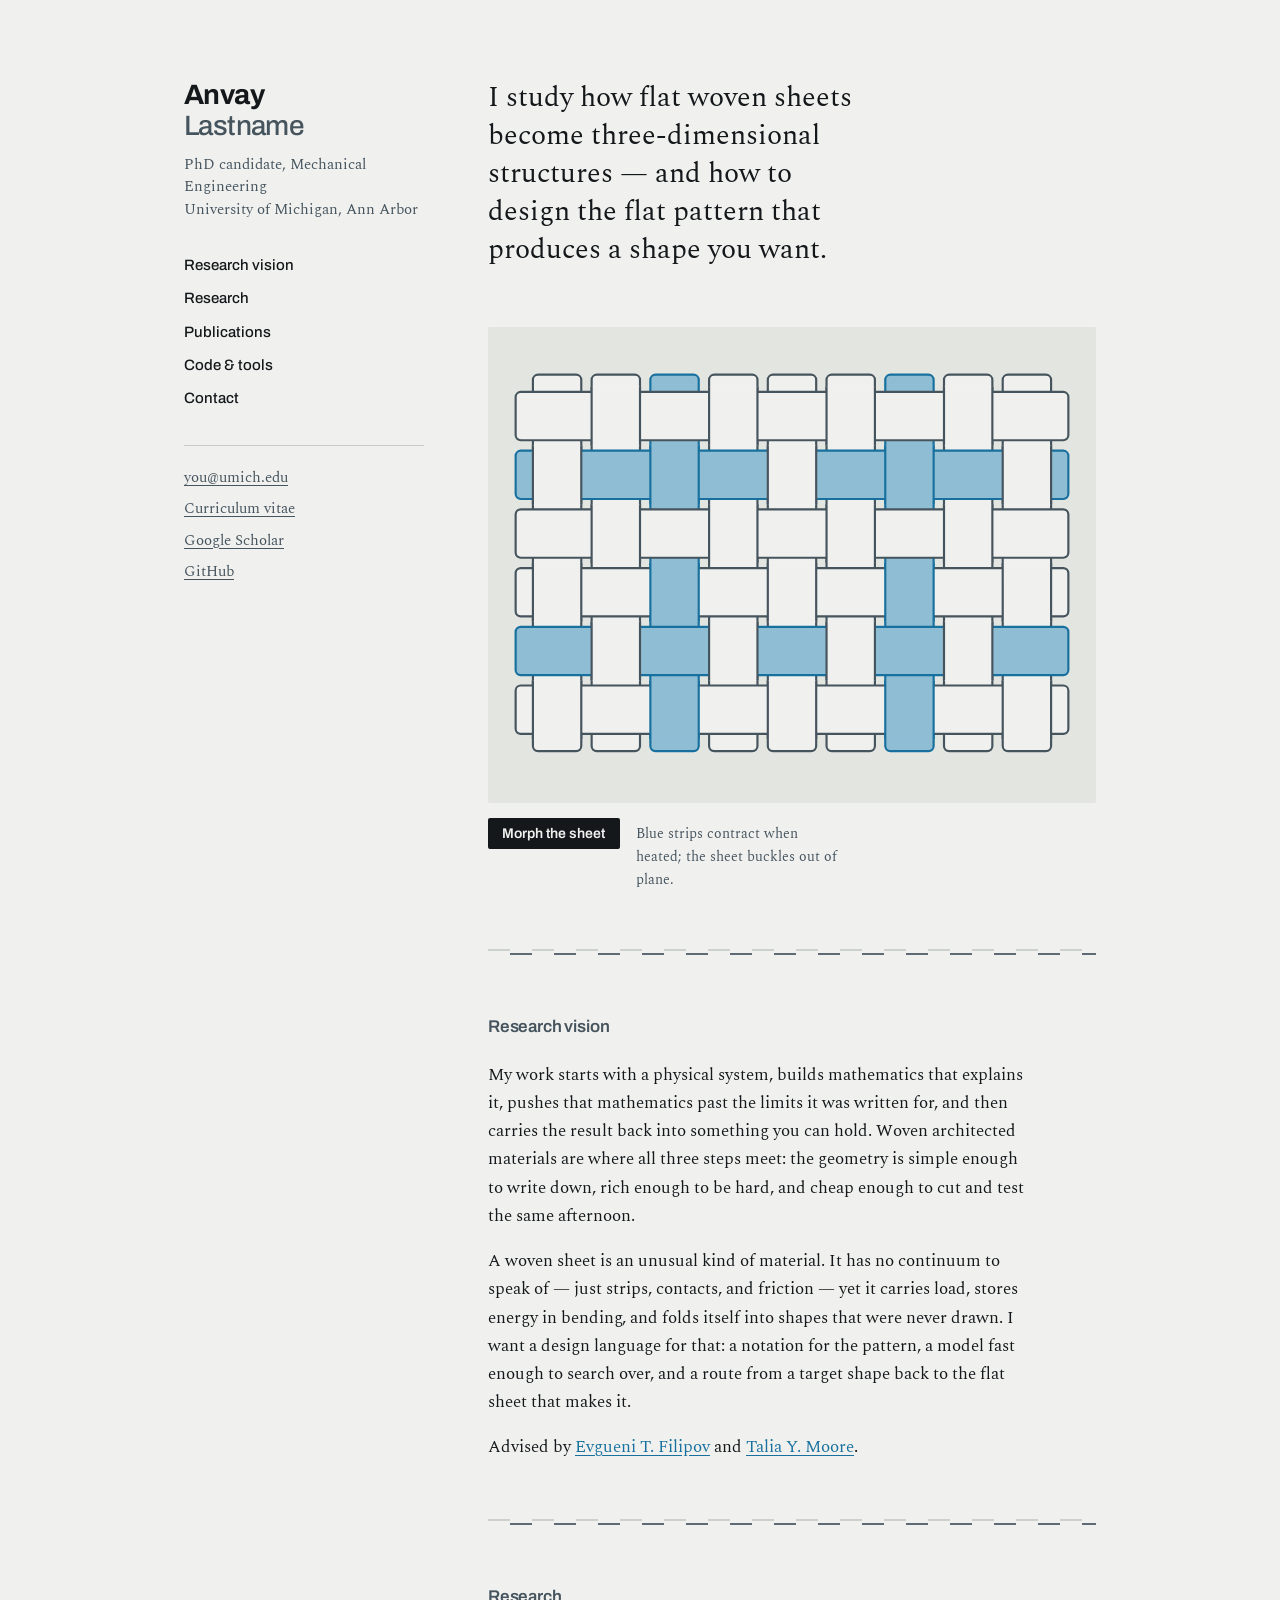
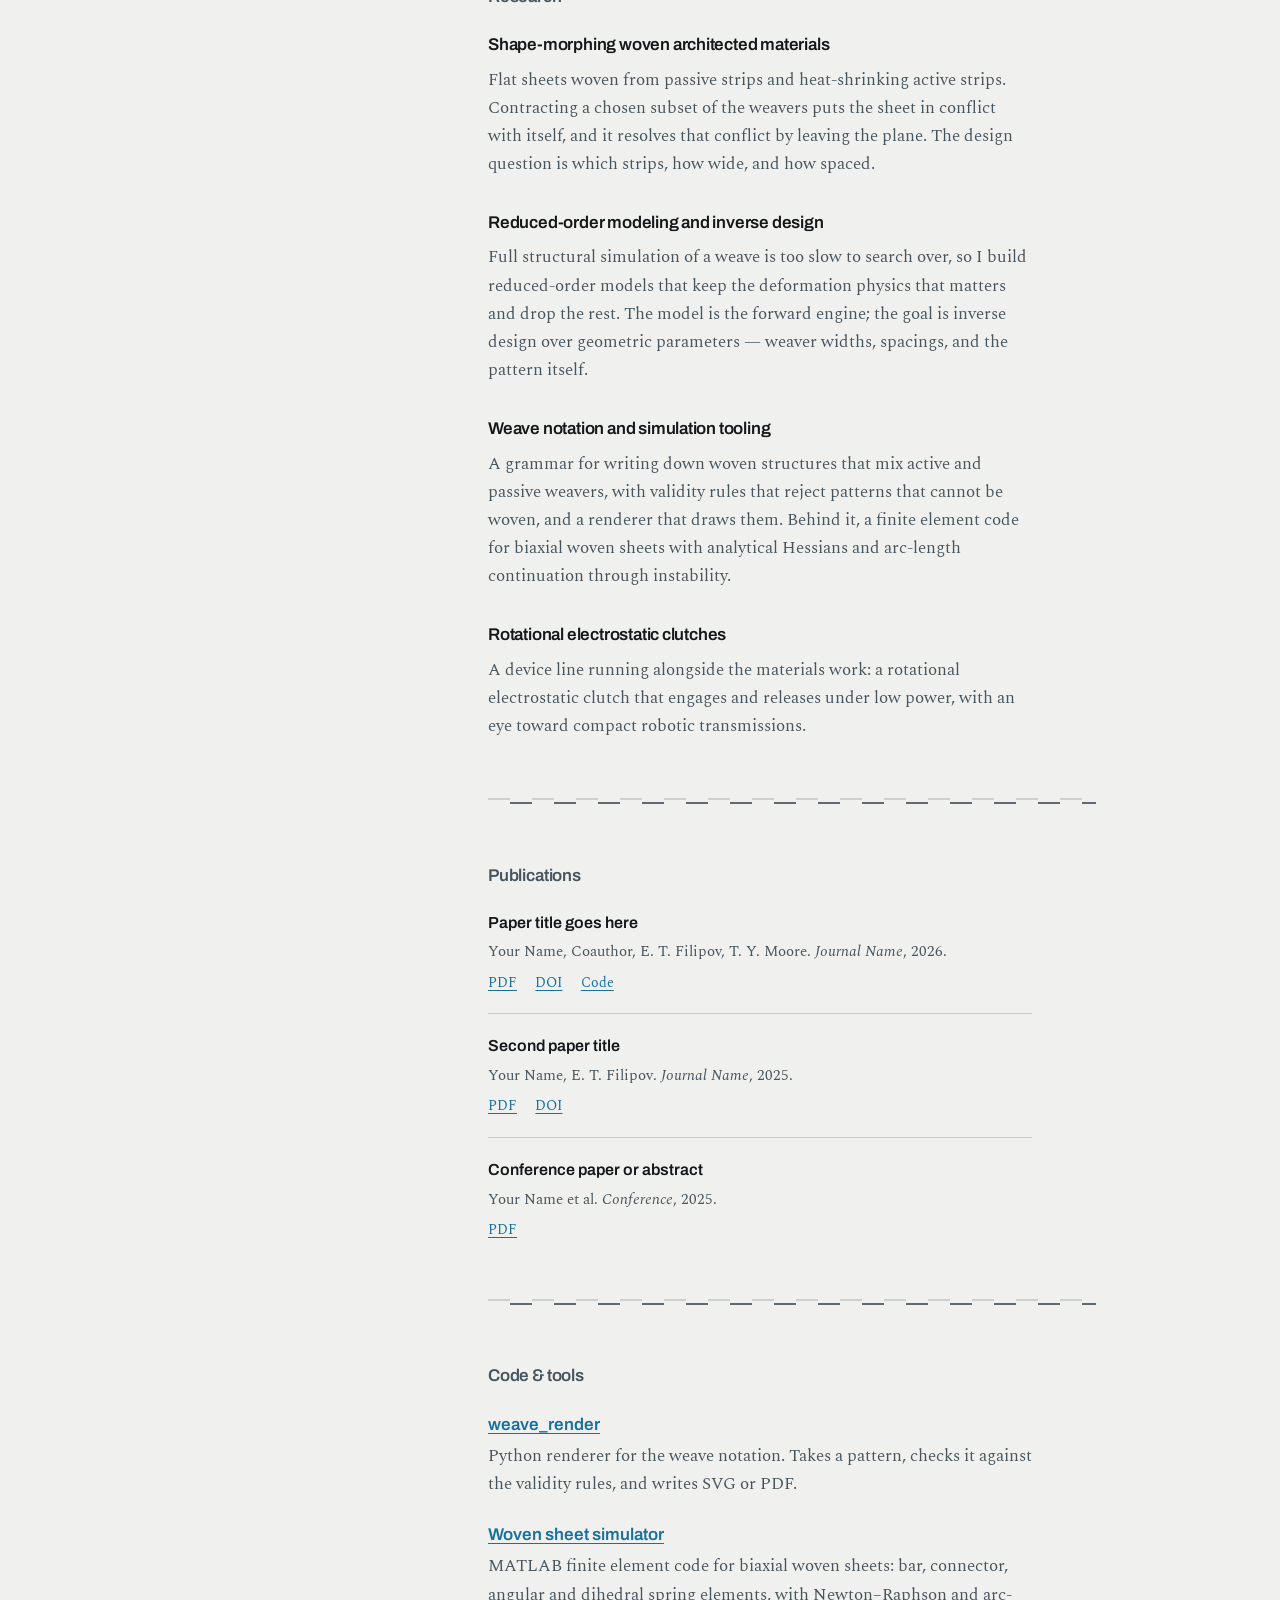
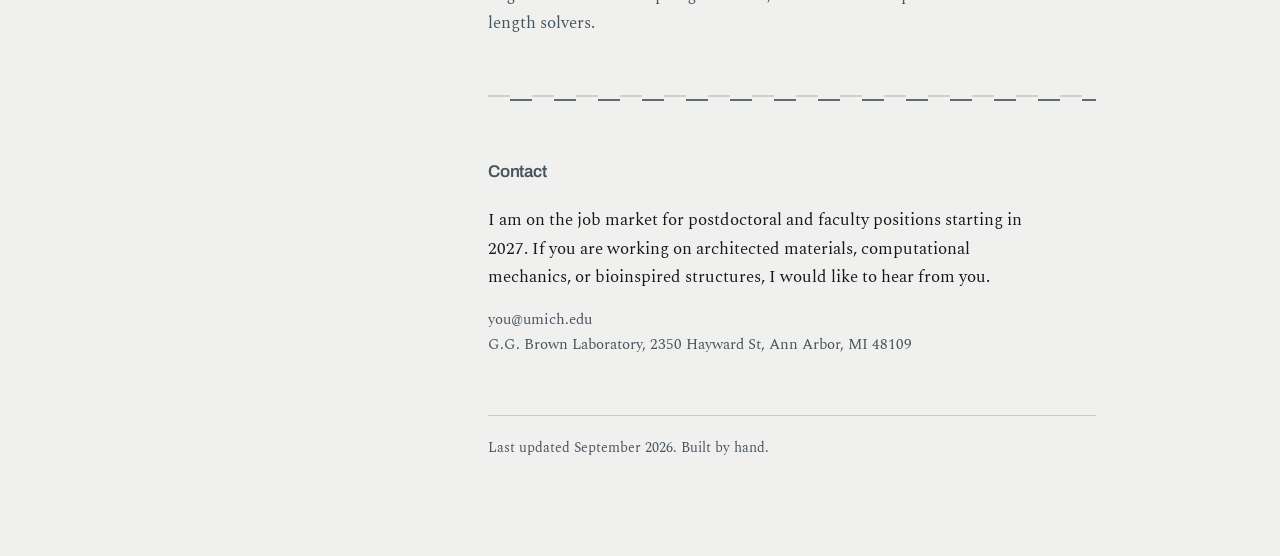
==== index.html @ 44e8ce8d "Add files via upload" ====
<!DOCTYPE html>
<html lang="en">
<head>
<meta charset="utf-8">
<meta name="viewport" content="width=device-width, initial-scale=1">
<title>Anvay — Shape-morphing woven materials</title>
<meta name="description" content="PhD candidate in Mechanical Engineering at the University of Michigan, working on shape-morphing woven architected materials.">

<link rel="preconnect" href="https://fonts.googleapis.com">
<link rel="preconnect" href="https://fonts.gstatic.com" crossorigin>
<link href="https://fonts.googleapis.com/css2?family=Archivo:wght@500;600;700&family=Spectral:ital,wght@0,400;0,600;1,400&display=swap" rel="stylesheet">

<link rel="stylesheet" href="styles.css">
</head>
<body>

<a class="skip" href="#main">Skip to content</a>

<div class="page">

  <!-- ─── LEFT RAIL (the warp: fixed, vertical) ─────────────────── -->
  <header class="rail">
    <div class="rail-inner">
      <!-- EDIT: your full name -->
      <h1 class="name">Anvay <span class="surname">Lastname</span></h1>

      <p class="role">PhD candidate, Mechanical Engineering<br>
      University of Michigan, Ann Arbor</p>

      <nav class="nav" aria-label="Sections">
        <a href="#about">Research vision</a>
        <a href="#research">Research</a>
        <a href="#publications">Publications</a>
        <a href="#tools">Code &amp; tools</a>
        <a href="#contact">Contact</a>
      </nav>

      <ul class="links">
        <!-- EDIT: replace all of these with your real links -->
        <li><a href="mailto:you@umich.edu">you@umich.edu</a></li>
        <li><a href="cv.pdf">Curriculum vitae</a></li>
        <li><a href="https://scholar.google.com/">Google Scholar</a></li>
        <li><a href="https://github.com/">GitHub</a></li>
      </ul>
    </div>
  </header>

  <!-- ─── MAIN COLUMN (the weft: content passing through) ───────── -->
  <main class="main" id="main">

    <!-- Hero -->
    <section class="hero">
      <p class="lede">I study how flat woven sheets become three-dimensional
      structures — and how to design the flat pattern that produces a shape you
      want.</p>

      <figure class="loom">
        <div class="loom-stage">
          <svg id="weave" class="weave" viewBox="0 0 560 360" role="img"
               aria-label="A plain-weave grid of interlaced strips. Two of the strips are active and contract when the sheet morphs."></svg>
        </div>
        <figcaption class="loom-cap">
          <button id="morph" class="morph" type="button" aria-pressed="false">
            Morph the sheet
          </button>
          <span class="loom-note">Blue strips contract when heated; the sheet
          buckles out of plane.</span>
        </figcaption>
      </figure>
    </section>

    <hr class="weft">

    <!-- About / vision -->
    <section id="about" class="block">
      <h2>Research vision</h2>
      <p>My work starts with a physical system, builds mathematics that explains
      it, pushes that mathematics past the limits it was written for, and then
      carries the result back into something you can hold. Woven architected
      materials are where all three steps meet: the geometry is simple enough to
      write down, rich enough to be hard, and cheap enough to cut and test the
      same afternoon.</p>

      <p>A woven sheet is an unusual kind of material. It has no continuum to
      speak of — just strips, contacts, and friction — yet it carries load,
      stores energy in bending, and folds itself into shapes that were never
      drawn. I want a design language for that: a notation for the pattern, a
      model fast enough to search over, and a route from a target shape back to
      the flat sheet that makes it.</p>

      <p class="advisors">Advised by
      <a href="https://sites.google.com/umich.edu/filipovresearch/">Evgueni T. Filipov</a>
      and
      <a href="https://taliaymoore.com/">Talia Y. Moore</a>.</p>
    </section>

    <hr class="weft">

    <!-- Research -->
    <section id="research" class="block">
      <h2>Research</h2>

      <article class="thread">
        <h3>Shape-morphing woven architected materials</h3>
        <p>Flat sheets woven from passive strips and heat-shrinking active
        strips. Contracting a chosen subset of the weavers puts the sheet in
        conflict with itself, and it resolves that conflict by leaving the
        plane. The design question is which strips, how wide, and how spaced.</p>
      </article>

      <article class="thread">
        <h3>Reduced-order modeling and inverse design</h3>
        <p>Full structural simulation of a weave is too slow to search over, so
        I build reduced-order models that keep the deformation physics that
        matters and drop the rest. The model is the forward engine; the goal is
        inverse design over geometric parameters — weaver widths, spacings, and
        the pattern itself.</p>
      </article>

      <article class="thread">
        <h3>Weave notation and simulation tooling</h3>
        <p>A grammar for writing down woven structures that mix active and
        passive weavers, with validity rules that reject patterns that cannot be
        woven, and a renderer that draws them. Behind it, a finite element code
        for biaxial woven sheets with analytical Hessians and arc-length
        continuation through instability.</p>
      </article>

      <article class="thread">
        <h3>Rotational electrostatic clutches</h3>
        <p>A device line running alongside the materials work: a rotational
        electrostatic clutch that engages and releases under low power, with an
        eye toward compact robotic transmissions.</p>
      </article>
    </section>

    <hr class="weft">

    <!-- Publications -->
    <section id="publications" class="block">
      <h2>Publications</h2>
      <!-- EDIT: replace these three with your real entries, newest first. -->
      <ol class="pubs">
        <li>
          <p class="pub-title">Paper title goes here</p>
          <p class="pub-meta">Your Name, Coauthor, E. T. Filipov, T. Y. Moore.
          <em>Journal Name</em>, 2026.</p>
          <p class="pub-links"><a href="#">PDF</a> <a href="#">DOI</a> <a href="#">Code</a></p>
        </li>
        <li>
          <p class="pub-title">Second paper title</p>
          <p class="pub-meta">Your Name, E. T. Filipov. <em>Journal Name</em>, 2025.</p>
          <p class="pub-links"><a href="#">PDF</a> <a href="#">DOI</a></p>
        </li>
        <li>
          <p class="pub-title">Conference paper or abstract</p>
          <p class="pub-meta">Your Name et al. <em>Conference</em>, 2025.</p>
          <p class="pub-links"><a href="#">PDF</a></p>
        </li>
      </ol>
    </section>

    <hr class="weft">

    <!-- Tools -->
    <section id="tools" class="block">
      <h2>Code &amp; tools</h2>
      <dl class="tools">
        <dt><a href="#">weave_render</a></dt>
        <dd>Python renderer for the weave notation. Takes a pattern, checks it
        against the validity rules, and writes SVG or PDF.</dd>

        <dt><a href="#">Woven sheet simulator</a></dt>
        <dd>MATLAB finite element code for biaxial woven sheets: bar, connector,
        angular and dihedral spring elements, with Newton–Raphson and
        arc-length solvers.</dd>
      </dl>
    </section>

    <hr class="weft">

    <!-- Contact -->
    <section id="contact" class="block">
      <h2>Contact</h2>
      <p>I am on the job market for postdoctoral and faculty positions starting
      in 2027. If you are working on architected materials, computational
      mechanics, or bioinspired structures, I would like to hear from you.</p>
      <!-- EDIT: your real address and building -->
      <p class="addr">you@umich.edu<br>
      G.G. Brown Laboratory, 2350 Hayward St, Ann Arbor, MI 48109</p>
    </section>

    <footer class="foot">
      <p>Last updated September 2026. Built by hand.</p>
    </footer>

  </main>
</div>

<script>
/* ──────────────────────────────────────────────────────────────
   The weave.
   Plain weave: a cell (row + col) that is even means the weft
   strip passes OVER the warp strip; odd means it passes under.
   Change ACTIVE_WARP / ACTIVE_WEFT to recolor different strips.
   ────────────────────────────────────────────────────────────── */
(function () {
  var NS = 'http://www.w3.org/2000/svg';
  var svg = document.getElementById('weave');
  if (!svg) return;

  var COLS = 9, ROWS = 6;
  var W = 28;          // strip width
  var GAP = 34;        // pitch between strip centers
  var PAD = 26;
  var ACTIVE_WARP = [2, 6];
  var ACTIVE_WEFT = [1, 4];

  var spanX = PAD * 2 + (COLS - 1) * GAP + W;
  var spanY = PAD * 2 + (ROWS - 1) * GAP + W;
  svg.setAttribute('viewBox', '0 0 ' + spanX + ' ' + spanY);

  var root = document.createElementNS(NS, 'g');
  svg.appendChild(root);

  function strip(x, y, w, h, active) {
    var r = document.createElementNS(NS, 'rect');
    r.setAttribute('x', x); r.setAttribute('y', y);
    r.setAttribute('width', w); r.setAttribute('height', h);
    r.setAttribute('rx', 3);
    r.setAttribute('class', 'tow' + (active ? ' tow-active' : ''));
    return r;
  }
  function colX(c) { return PAD + c * GAP; }
  function rowY(r) { return PAD + r * GAP; }

  // 1. warp (vertical) strips, full height
  for (var c = 0; c < COLS; c++) {
    var g = document.createElementNS(NS, 'g');
    g.setAttribute('class', 'warp');
    g.appendChild(strip(colX(c), PAD - 10, W, spanY - 2 * PAD + 20,
                        ACTIVE_WARP.indexOf(c) > -1));
    root.appendChild(g);
  }

  // 2. weft (horizontal) strips, full width — these sit above the warp
  for (var r2 = 0; r2 < ROWS; r2++) {
    var gw = document.createElementNS(NS, 'g');
    gw.setAttribute('class', 'weft-row');
    gw.appendChild(strip(PAD - 10, rowY(r2), spanX - 2 * PAD + 20, W,
                         ACTIVE_WEFT.indexOf(r2) > -1));
    root.appendChild(gw);
  }

  // 3. put the warp back on top wherever it should pass over.
  //    Only the two side edges are stroked, so the warp strip reads as one
  //    continuous piece rather than a box drawn at every crossing.
  function overPatch(x, y, w, h, active) {
    var g = document.createElementNS(NS, 'g');
    var f = document.createElementNS(NS, 'rect');
    f.setAttribute('x', x); f.setAttribute('y', y);
    f.setAttribute('width', w); f.setAttribute('height', h);
    f.setAttribute('class', 'tow tow-fill' + (active ? ' tow-active' : ''));
    g.appendChild(f);
    [x, x + w].forEach(function (lx) {
      var l = document.createElementNS(NS, 'line');
      l.setAttribute('x1', lx); l.setAttribute('x2', lx);
      l.setAttribute('y1', y); l.setAttribute('y2', y + h);
      l.setAttribute('class', 'tow-edge' + (active ? ' tow-edge-active' : ''));
      g.appendChild(l);
    });
    return g;
  }

  var over = GAP - W;   // reach into the gap on each side
  for (var r3 = 0; r3 < ROWS; r3++) {
    for (var c3 = 0; c3 < COLS; c3++) {
      if ((r3 + c3) % 2 === 0) continue;   // weft stays on top here
      root.appendChild(overPatch(colX(c3), rowY(r3) - over / 2,
                                 W, W + over,
                                 ACTIVE_WARP.indexOf(c3) > -1));
    }
  }

  // Toggle between the flat sheet and the morphed one.
  var btn = document.getElementById('morph');
  var stage = svg.parentNode;
  btn.addEventListener('click', function () {
    var on = stage.classList.toggle('is-morphed');
    btn.setAttribute('aria-pressed', String(on));
    btn.textContent = on ? 'Flatten the sheet' : 'Morph the sheet';
  });
})();
</script>

</body>
</html>
---- styles.css ----
/* ==========================================================================
   Anvay — research site
   Structure: a fixed vertical rail (the warp) and a content column that
   passes through it (the weft). Rules between sections are woven, not solid.
   ========================================================================== */

:root {
  --paper:      #F0F1EF;
  --paper-deep: #E3E5E1;
  --ink:        #14181B;
  --tow:        #46545E;
  --rule:       #C7CCC7;
  --active:     #17709E;
  --active-dim: #8FBDD4;
  --heat:       #C98A22;

  --measure: 34rem;
  --step: clamp(2.2rem, 5vw, 3.6rem);
}

@media (prefers-color-scheme: dark) {
  :root {
    --paper:      #15191C;
    --paper-deep: #1E2428;
    --ink:        #E9EBE7;
    --tow:        #A3AEB5;
    --rule:       #38424A;
    --active:     #6FB9DD;
    --active-dim: #36637C;
    --heat:       #D9A23F;
  }
}

*, *::before, *::after { box-sizing: border-box; }

html { -webkit-text-size-adjust: 100%; }

body {
  margin: 0;
  background: var(--paper);
  color: var(--ink);
  font-family: Spectral, Georgia, 'Times New Roman', serif;
  font-size: 1.0625rem;
  line-height: 1.66;
  -webkit-font-smoothing: antialiased;
}

.skip {
  position: absolute;
  left: -9999px;
  top: 0;
  background: var(--ink);
  color: var(--paper);
  padding: .6rem 1rem;
  z-index: 10;
}
.skip:focus { left: 0; }

/* --- Page frame ---------------------------------------------------------- */

.page {
  max-width: 62rem;
  margin: 0 auto;
  padding: 0 1.5rem 4rem;
}

@media (min-width: 60rem) {
  .page {
    display: grid;
    grid-template-columns: 15rem minmax(0, 1fr);
    gap: 4rem;
    padding: 0 2.5rem 6rem;
  }
}

/* --- Rail ---------------------------------------------------------------- */

.rail-inner { padding: 3rem 0 0; }

@media (min-width: 60rem) {
  .rail-inner {
    position: sticky;
    top: 0;
    padding: 5rem 0 2rem;
  }
}

.name {
  font-family: Archivo, 'Helvetica Neue', Arial, sans-serif;
  font-weight: 700;
  font-size: 1.75rem;
  line-height: 1.1;
  letter-spacing: -0.022em;
  margin: 0 0 .75rem;
}
.surname { display: block; color: var(--tow); font-weight: 500; }

.role {
  margin: 0 0 2rem;
  font-size: .9375rem;
  line-height: 1.5;
  color: var(--tow);
}

.nav {
  display: flex;
  flex-wrap: wrap;
  gap: .35rem 1.25rem;
  margin-bottom: 2rem;
}

@media (min-width: 60rem) {
  .nav { flex-direction: column; gap: .4rem; }
}

.nav a {
  font-family: Archivo, Arial, sans-serif;
  font-size: .9375rem;
  font-weight: 500;
  color: var(--ink);
  text-decoration: none;
  padding-bottom: 2px;
  background-image: none;
}
.nav a:hover,
.nav a:focus-visible {
  color: var(--active);
  /* the weft dipping under the warp */
  background-image: repeating-linear-gradient(
    to right, currentColor 0 9px, transparent 9px 15px);
  background-repeat: repeat-x;
  background-size: 15px 1.5px;
  background-position: 0 100%;
}

.links {
  list-style: none;
  margin: 0;
  padding: 1.25rem 0 0;
  border-top: 1px solid var(--rule);
  font-size: .9375rem;
}
.links li { margin-bottom: .4rem; }
.links a { color: var(--tow); }

/* --- Main column --------------------------------------------------------- */

.main { padding-top: 2.5rem; min-width: 0; }

@media (min-width: 60rem) { .main { padding-top: 5rem; } }

.lede {
  font-size: clamp(1.3rem, 3.2vw, 1.72rem);
  line-height: 1.38;
  max-width: 26ch;
  margin: 0 0 var(--step);
  text-wrap: balance;
}

h2 {
  font-family: Archivo, Arial, sans-serif;
  font-weight: 600;
  font-size: 1.0625rem;
  letter-spacing: -0.01em;
  color: var(--tow);
  margin: 0 0 1.25rem;
}

h3 {
  font-family: Archivo, Arial, sans-serif;
  font-weight: 600;
  font-size: 1.0625rem;
  letter-spacing: -0.012em;
  margin: 0 0 .4rem;
}

.block { margin: var(--step) 0; }
.block p { max-width: var(--measure); }

.thread { margin-bottom: 1.9rem; }
.thread:last-child { margin-bottom: 0; }
.thread p { margin: 0; color: var(--tow); }

.advisors { margin-bottom: 0; }

a { color: var(--active); text-underline-offset: .18em; }
a:focus-visible {
  outline: 2px solid var(--active);
  outline-offset: 3px;
  border-radius: 2px;
}

/* --- Woven rule ---------------------------------------------------------- */

.weft {
  border: 0;
  height: 6px;
  margin: 0;
  background-image:
    repeating-linear-gradient(to right, var(--rule) 0 22px, transparent 22px 44px),
    repeating-linear-gradient(to right, transparent 0 22px, var(--tow) 22px 44px);
  background-size: 44px 2px, 44px 2px;
  background-position: 0 0, 0 4px;
  background-repeat: repeat-x;
  opacity: .85;
}

/* --- The loom ------------------------------------------------------------ */

.loom { margin: 0 0 var(--step); }

.loom-stage {
  perspective: 1000px;
  padding: 1.25rem 0 1.5rem;
  background: var(--paper-deep);
  border-radius: 2px;
  overflow: hidden;
}

.weave {
  display: block;
  width: 100%;
  height: auto;
  transform-origin: 50% 60%;
  transition: transform 900ms cubic-bezier(.42, 0, .2, 1);
}

.tow {
  fill: var(--paper);
  stroke: var(--tow);
  stroke-width: 1.25;
  transition: fill 900ms ease, stroke 900ms ease;
}

.tow-fill { stroke: none; }

.tow-edge {
  stroke: var(--tow);
  stroke-width: 1.25;
  transition: stroke 900ms ease;
}

.tow-active { fill: var(--active-dim); stroke: var(--active); }
.tow-fill.tow-active { stroke: none; }
.tow-edge-active { stroke: var(--active); }

.is-morphed .weave {
  transform: rotateX(56deg) rotateZ(-12deg) scale(.94);
}
.is-morphed .tow-active { fill: var(--heat); stroke: var(--heat); }
.is-morphed .tow-fill.tow-active { stroke: none; }
.is-morphed .tow-edge-active { stroke: var(--heat); }

.loom-cap {
  display: flex;
  flex-wrap: wrap;
  align-items: baseline;
  gap: .75rem 1rem;
  margin-top: .9rem;
}

.morph {
  font-family: Archivo, Arial, sans-serif;
  font-size: .875rem;
  font-weight: 600;
  color: var(--paper);
  background: var(--ink);
  border: 0;
  border-radius: 2px;
  padding: .5rem .9rem;
  cursor: pointer;
}
.morph:hover { background: var(--active); }
.morph:focus-visible { outline: 2px solid var(--active); outline-offset: 3px; }

.loom-note {
  font-size: .875rem;
  color: var(--tow);
  max-width: 30ch;
}

/* --- Publications -------------------------------------------------------- */

.pubs {
  list-style: none;
  margin: 0;
  padding: 0;
  max-width: var(--measure);
}
.pubs li {
  padding-bottom: 1.2rem;
  margin-bottom: 1.2rem;
  border-bottom: 1px solid var(--rule);
}
.pubs li:last-child { border-bottom: 0; margin-bottom: 0; padding-bottom: 0; }

.pub-title {
  font-family: Archivo, Arial, sans-serif;
  font-weight: 600;
  font-size: 1rem;
  margin: 0 0 .25rem;
}
.pub-meta { margin: 0; font-size: .9375rem; color: var(--tow); }
.pub-links { margin: .35rem 0 0; font-size: .875rem; }
.pub-links a { margin-right: .9rem; }

/* --- Tools --------------------------------------------------------------- */

.tools { margin: 0; max-width: var(--measure); }
.tools dt {
  font-family: Archivo, Arial, sans-serif;
  font-weight: 600;
  margin-bottom: .2rem;
}
.tools dd {
  margin: 0 0 1.4rem;
  color: var(--tow);
}
.tools dd:last-child { margin-bottom: 0; }

/* --- Contact & footer ---------------------------------------------------- */

.addr { color: var(--tow); font-size: .9375rem; }

.foot {
  margin-top: var(--step);
  padding-top: 1.25rem;
  border-top: 1px solid var(--rule);
  font-size: .875rem;
  color: var(--tow);
}
.foot p { margin: 0; }

/* --- Motion preference --------------------------------------------------- */

@media (prefers-reduced-motion: reduce) {
  .weave, .tow { transition: none; }
}
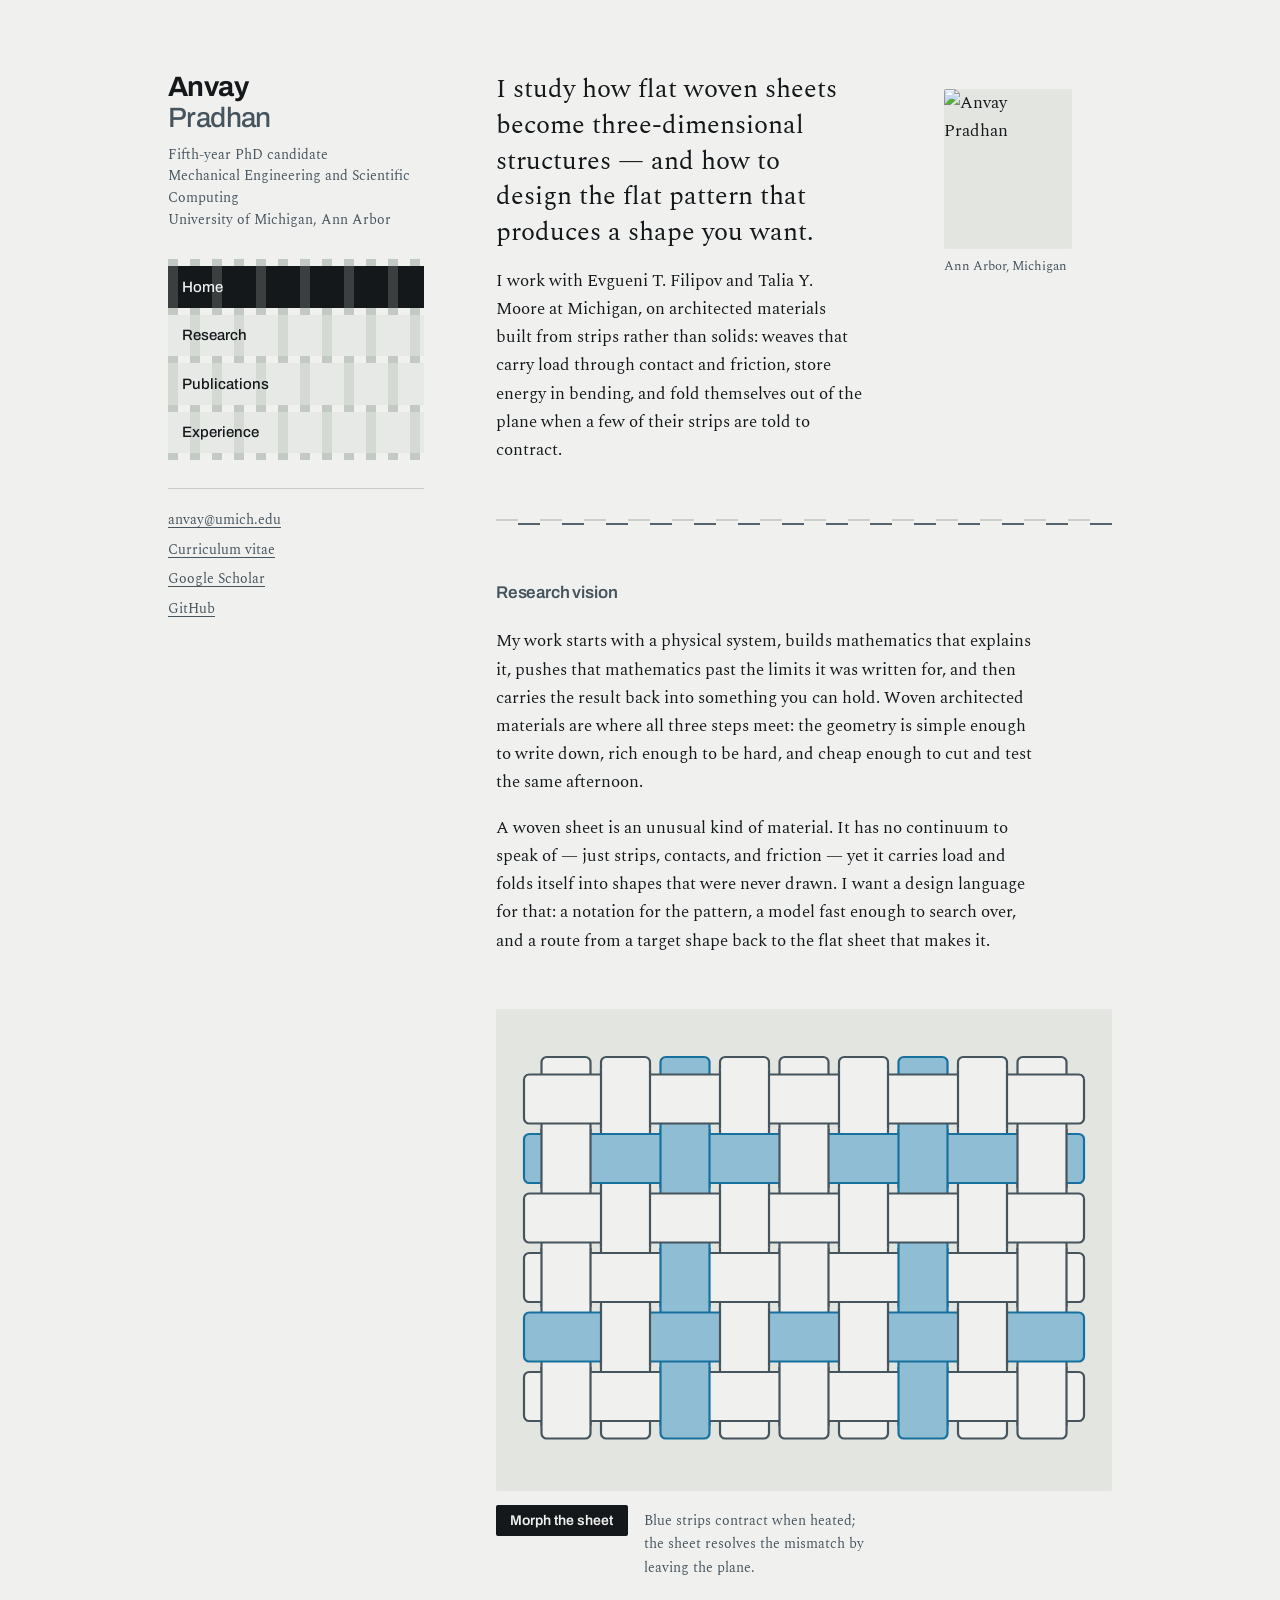
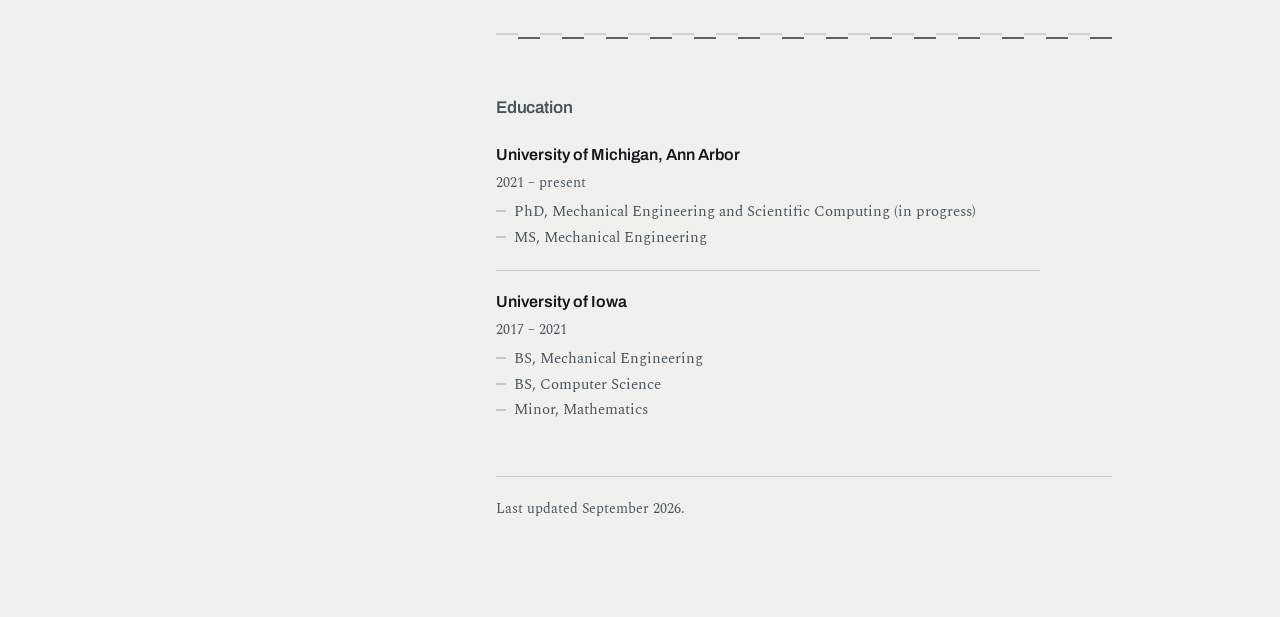
==== commit 6379cf3d: "Add files via upload" ====
--- a/index.html
+++ b/index.html
@@ -3,13 +3,11 @@
 <head>
 <meta charset="utf-8">
 <meta name="viewport" content="width=device-width, initial-scale=1">
-<title>Anvay — Shape-morphing woven materials</title>
-<meta name="description" content="PhD candidate in Mechanical Engineering at the University of Michigan, working on shape-morphing woven architected materials.">
-
+<title>Anvay Pradhan</title>
+<meta name="description" content="Anvay Pradhan — PhD candidate in Mechanical Engineering and Scientific Computing at the University of Michigan, working on shape-morphing woven architected materials.">
 <link rel="preconnect" href="https://fonts.googleapis.com">
 <link rel="preconnect" href="https://fonts.gstatic.com" crossorigin>
 <link href="https://fonts.googleapis.com/css2?family=Archivo:wght@500;600;700&family=Spectral:ital,wght@0,400;0,600;1,400&display=swap" rel="stylesheet">
-
 <link rel="stylesheet" href="styles.css">
 </head>
 <body>
@@ -18,61 +16,58 @@
 
 <div class="page">
 
-  <!-- ─── LEFT RAIL (the warp: fixed, vertical) ─────────────────── -->
   <header class="rail">
     <div class="rail-inner">
-      <!-- EDIT: your full name -->
-      <h1 class="name">Anvay <span class="surname">Lastname</span></h1>
-
-      <p class="role">PhD candidate, Mechanical Engineering<br>
+      <a class="name" href="index.html">Anvay <span class="surname">Pradhan</span></a>
+
+      <p class="role">Fifth-year PhD candidate<br>
+      Mechanical Engineering and Scientific Computing<br>
       University of Michigan, Ann Arbor</p>
 
-      <nav class="nav" aria-label="Sections">
-        <a href="#about">Research vision</a>
-        <a href="#research">Research</a>
-        <a href="#publications">Publications</a>
-        <a href="#tools">Code &amp; tools</a>
-        <a href="#contact">Contact</a>
+      <!-- The nav is a plain weave. Keep these four links in the same order on
+           every page, and update aria-current on each page. -->
+      <nav class="loom-nav" aria-label="Main">
+        <a class="thread-link" href="index.html" aria-current="page"><span>Home</span></a>
+        <a class="thread-link" href="research.html"><span>Research</span></a>
+        <a class="thread-link" href="publications.html"><span>Publications</span></a>
+        <a class="thread-link" href="experience.html"><span>Experience</span></a>
       </nav>
 
       <ul class="links">
-        <!-- EDIT: replace all of these with your real links -->
-        <li><a href="mailto:you@umich.edu">you@umich.edu</a></li>
+        <li><a href="mailto:anvay@umich.edu">anvay@umich.edu</a></li>
         <li><a href="cv.pdf">Curriculum vitae</a></li>
+        <!-- EDIT: your real profile links -->
         <li><a href="https://scholar.google.com/">Google Scholar</a></li>
         <li><a href="https://github.com/">GitHub</a></li>
       </ul>
     </div>
   </header>
 
-  <!-- ─── MAIN COLUMN (the weft: content passing through) ───────── -->
   <main class="main" id="main">
 
-    <!-- Hero -->
-    <section class="hero">
-      <p class="lede">I study how flat woven sheets become three-dimensional
-      structures — and how to design the flat pattern that produces a shape you
-      want.</p>
-
-      <figure class="loom">
-        <div class="loom-stage">
-          <svg id="weave" class="weave" viewBox="0 0 560 360" role="img"
-               aria-label="A plain-weave grid of interlaced strips. Two of the strips are active and contract when the sheet morphs."></svg>
-        </div>
-        <figcaption class="loom-cap">
-          <button id="morph" class="morph" type="button" aria-pressed="false">
-            Morph the sheet
-          </button>
-          <span class="loom-note">Blue strips contract when heated; the sheet
-          buckles out of plane.</span>
-        </figcaption>
+    <div class="intro">
+      <div class="intro-body">
+        <p class="lede">I study how flat woven sheets become three-dimensional
+        structures — and how to design the flat pattern that produces a shape
+        you want.</p>
+        <p>I work with Evgueni T. Filipov and Talia Y. Moore at Michigan, on
+        architected materials built from strips rather than solids: weaves that
+        carry load through contact and friction, store energy in bending, and
+        fold themselves out of the plane when a few of their strips are told to
+        contract.</p>
+      </div>
+
+      <figure class="portrait-fig">
+        <!-- EDIT: drop your photo in the repo as portrait.jpg -->
+        <img class="portrait" src="portrait.jpg" alt="Anvay Pradhan"
+             width="520" height="650">
+        <figcaption class="portrait-cap">Ann Arbor, Michigan</figcaption>
       </figure>
-    </section>
-
-    <hr class="weft">
-
-    <!-- About / vision -->
-    <section id="about" class="block">
+    </div>
+
+    <hr class="weft-rule">
+
+    <section class="block">
       <h2>Research vision</h2>
       <p>My work starts with a physical system, builds mathematics that explains
       it, pushes that mathematics past the limits it was written for, and then
@@ -82,116 +77,55 @@
       same afternoon.</p>
 
       <p>A woven sheet is an unusual kind of material. It has no continuum to
-      speak of — just strips, contacts, and friction — yet it carries load,
-      stores energy in bending, and folds itself into shapes that were never
-      drawn. I want a design language for that: a notation for the pattern, a
-      model fast enough to search over, and a route from a target shape back to
-      the flat sheet that makes it.</p>
-
-      <p class="advisors">Advised by
-      <a href="https://sites.google.com/umich.edu/filipovresearch/">Evgueni T. Filipov</a>
-      and
-      <a href="https://taliaymoore.com/">Talia Y. Moore</a>.</p>
+      speak of — just strips, contacts, and friction — yet it carries load and
+      folds itself into shapes that were never drawn. I want a design language
+      for that: a notation for the pattern, a model fast enough to search over,
+      and a route from a target shape back to the flat sheet that makes it.</p>
+
+      <figure class="loom">
+        <div class="loom-stage">
+          <svg id="weave" class="weave" viewBox="0 0 352 250" role="img"
+               aria-label="A plain-weave grid of interlaced strips. Two of the strips are active and change color when the sheet morphs out of plane."></svg>
+        </div>
+        <figcaption class="loom-cap">
+          <button id="morph" class="morph" type="button" aria-pressed="false">
+            Morph the sheet
+          </button>
+          <span class="loom-note">Blue strips contract when heated; the sheet
+          resolves the mismatch by leaving the plane.</span>
+        </figcaption>
+      </figure>
     </section>
 
-    <hr class="weft">
-
-    <!-- Research -->
-    <section id="research" class="block">
-      <h2>Research</h2>
-
-      <article class="thread">
-        <h3>Shape-morphing woven architected materials</h3>
-        <p>Flat sheets woven from passive strips and heat-shrinking active
-        strips. Contracting a chosen subset of the weavers puts the sheet in
-        conflict with itself, and it resolves that conflict by leaving the
-        plane. The design question is which strips, how wide, and how spaced.</p>
-      </article>
-
-      <article class="thread">
-        <h3>Reduced-order modeling and inverse design</h3>
-        <p>Full structural simulation of a weave is too slow to search over, so
-        I build reduced-order models that keep the deformation physics that
-        matters and drop the rest. The model is the forward engine; the goal is
-        inverse design over geometric parameters — weaver widths, spacings, and
-        the pattern itself.</p>
-      </article>
-
-      <article class="thread">
-        <h3>Weave notation and simulation tooling</h3>
-        <p>A grammar for writing down woven structures that mix active and
-        passive weavers, with validity rules that reject patterns that cannot be
-        woven, and a renderer that draws them. Behind it, a finite element code
-        for biaxial woven sheets with analytical Hessians and arc-length
-        continuation through instability.</p>
-      </article>
-
-      <article class="thread">
-        <h3>Rotational electrostatic clutches</h3>
-        <p>A device line running alongside the materials work: a rotational
-        electrostatic clutch that engages and releases under low power, with an
-        eye toward compact robotic transmissions.</p>
-      </article>
-    </section>
-
-    <hr class="weft">
-
-    <!-- Publications -->
-    <section id="publications" class="block">
-      <h2>Publications</h2>
-      <!-- EDIT: replace these three with your real entries, newest first. -->
-      <ol class="pubs">
+    <hr class="weft-rule">
+
+    <section class="block">
+      <h2>Education</h2>
+      <ol class="edu">
         <li>
-          <p class="pub-title">Paper title goes here</p>
-          <p class="pub-meta">Your Name, Coauthor, E. T. Filipov, T. Y. Moore.
-          <em>Journal Name</em>, 2026.</p>
-          <p class="pub-links"><a href="#">PDF</a> <a href="#">DOI</a> <a href="#">Code</a></p>
+          <p class="edu-school">University of Michigan, Ann Arbor</p>
+          <!-- EDIT: years -->
+          <p class="edu-years">2021 – present</p>
+          <ul class="degrees">
+            <li>PhD, Mechanical Engineering and Scientific Computing (in progress)</li>
+            <li>MS, Mechanical Engineering</li>
+          </ul>
         </li>
         <li>
-          <p class="pub-title">Second paper title</p>
-          <p class="pub-meta">Your Name, E. T. Filipov. <em>Journal Name</em>, 2025.</p>
-          <p class="pub-links"><a href="#">PDF</a> <a href="#">DOI</a></p>
-        </li>
-        <li>
-          <p class="pub-title">Conference paper or abstract</p>
-          <p class="pub-meta">Your Name et al. <em>Conference</em>, 2025.</p>
-          <p class="pub-links"><a href="#">PDF</a></p>
+          <p class="edu-school">University of Iowa</p>
+          <!-- EDIT: years -->
+          <p class="edu-years">2017 – 2021</p>
+          <ul class="degrees">
+            <li>BS, Mechanical Engineering</li>
+            <li>BS, Computer Science</li>
+            <li>Minor, Mathematics</li>
+          </ul>
         </li>
       </ol>
     </section>
 
-    <hr class="weft">
-
-    <!-- Tools -->
-    <section id="tools" class="block">
-      <h2>Code &amp; tools</h2>
-      <dl class="tools">
-        <dt><a href="#">weave_render</a></dt>
-        <dd>Python renderer for the weave notation. Takes a pattern, checks it
-        against the validity rules, and writes SVG or PDF.</dd>
-
-        <dt><a href="#">Woven sheet simulator</a></dt>
-        <dd>MATLAB finite element code for biaxial woven sheets: bar, connector,
-        angular and dihedral spring elements, with Newton–Raphson and
-        arc-length solvers.</dd>
-      </dl>
-    </section>
-
-    <hr class="weft">
-
-    <!-- Contact -->
-    <section id="contact" class="block">
-      <h2>Contact</h2>
-      <p>I am on the job market for postdoctoral and faculty positions starting
-      in 2027. If you are working on architected materials, computational
-      mechanics, or bioinspired structures, I would like to hear from you.</p>
-      <!-- EDIT: your real address and building -->
-      <p class="addr">you@umich.edu<br>
-      G.G. Brown Laboratory, 2350 Hayward St, Ann Arbor, MI 48109</p>
-    </section>
-
     <footer class="foot">
-      <p>Last updated September 2026. Built by hand.</p>
+      <p>Last updated September 2026.</p>
     </footer>
 
   </main>
@@ -199,10 +133,9 @@
 
 <script>
 /* ──────────────────────────────────────────────────────────────
-   The weave.
-   Plain weave: a cell (row + col) that is even means the weft
-   strip passes OVER the warp strip; odd means it passes under.
-   Change ACTIVE_WARP / ACTIVE_WEFT to recolor different strips.
+   The weave figure.
+   Plain weave: at a crossing, (row + col) even means the weft
+   passes over the warp; odd means the warp passes over.
    ────────────────────────────────────────────────────────────── */
 (function () {
   var NS = 'http://www.w3.org/2000/svg';
@@ -210,11 +143,11 @@
   if (!svg) return;
 
   var COLS = 9, ROWS = 6;
-  var W = 28;          // strip width
-  var GAP = 34;        // pitch between strip centers
+  var W = 28;                 // strip width
+  var GAP = 34;               // center-to-center spacing
   var PAD = 26;
-  var ACTIVE_WARP = [2, 6];
-  var ACTIVE_WEFT = [1, 4];
+  var ACTIVE_WARP = [2, 6];   // which vertical strips are active
+  var ACTIVE_WEFT = [1, 4];   // which horizontal strips are active
 
   var spanX = PAD * 2 + (COLS - 1) * GAP + W;
   var spanY = PAD * 2 + (ROWS - 1) * GAP + W;
@@ -234,27 +167,21 @@
   function colX(c) { return PAD + c * GAP; }
   function rowY(r) { return PAD + r * GAP; }
 
-  // 1. warp (vertical) strips, full height
+  // 1. warp strips, full height
   for (var c = 0; c < COLS; c++) {
-    var g = document.createElementNS(NS, 'g');
-    g.setAttribute('class', 'warp');
-    g.appendChild(strip(colX(c), PAD - 10, W, spanY - 2 * PAD + 20,
-                        ACTIVE_WARP.indexOf(c) > -1));
-    root.appendChild(g);
-  }
-
-  // 2. weft (horizontal) strips, full width — these sit above the warp
+    root.appendChild(strip(colX(c), PAD - 10, W, spanY - 2 * PAD + 20,
+                           ACTIVE_WARP.indexOf(c) > -1));
+  }
+
+  // 2. weft strips, full width, laid over the warp
   for (var r2 = 0; r2 < ROWS; r2++) {
-    var gw = document.createElementNS(NS, 'g');
-    gw.setAttribute('class', 'weft-row');
-    gw.appendChild(strip(PAD - 10, rowY(r2), spanX - 2 * PAD + 20, W,
-                         ACTIVE_WEFT.indexOf(r2) > -1));
-    root.appendChild(gw);
-  }
-
-  // 3. put the warp back on top wherever it should pass over.
-  //    Only the two side edges are stroked, so the warp strip reads as one
-  //    continuous piece rather than a box drawn at every crossing.
+    root.appendChild(strip(PAD - 10, rowY(r2), spanX - 2 * PAD + 20, W,
+                           ACTIVE_WEFT.indexOf(r2) > -1));
+  }
+
+  // 3. bring the warp back on top wherever it should pass over. Only the two
+  //    side edges are stroked, so the warp reads as one continuous strip
+  //    instead of a box drawn at every crossing.
   function overPatch(x, y, w, h, active) {
     var g = document.createElementNS(NS, 'g');
     var f = document.createElementNS(NS, 'rect');
@@ -272,7 +199,7 @@
     return g;
   }
 
-  var over = GAP - W;   // reach into the gap on each side
+  var over = GAP - W;
   for (var r3 = 0; r3 < ROWS; r3++) {
     for (var c3 = 0; c3 < COLS; c3++) {
       if ((r3 + c3) % 2 === 0) continue;   // weft stays on top here
@@ -282,7 +209,6 @@
     }
   }
 
-  // Toggle between the flat sheet and the morphed one.
   var btn = document.getElementById('morph');
   var stage = svg.parentNode;
   btn.addEventListener('click', function () {
--- a/styles.css
+++ b/styles.css
@@ -1,12 +1,17 @@
 /* ==========================================================================
-   Anvay — research site
+   Anvay Pradhan — research site
+   Shared stylesheet for index / research / publications / experience.
+
    Structure: a fixed vertical rail (the warp) and a content column that
-   passes through it (the weft). Rules between sections are woven, not solid.
+   passes through it (the weft). The navigation is itself a plain weave —
+   each link is a weft strip interlaced with the rail's warp threads.
    ========================================================================== */
 
 :root {
   --paper:      #F0F1EF;
   --paper-deep: #E3E5E1;
+  --weft:       #E6E9E5;
+  --warp-line:  #C3C9C3;
   --ink:        #14181B;
   --tow:        #46545E;
   --rule:       #C7CCC7;
@@ -15,13 +20,19 @@
   --heat:       #C98A22;
 
   --measure: 34rem;
-  --step: clamp(2.2rem, 5vw, 3.6rem);
+  --step: clamp(2.2rem, 5vw, 3.4rem);
+
+  /* weave geometry for the navigation */
+  --warp-w: 10px;     /* thread width */
+  --warp-p: 22px;     /* thread pitch */
 }
 
 @media (prefers-color-scheme: dark) {
   :root {
     --paper:      #15191C;
     --paper-deep: #1E2428;
+    --weft:       #212830;
+    --warp-line:  #333D45;
     --ink:        #E9EBE7;
     --tow:        #A3AEB5;
     --rule:       #38424A;
@@ -32,7 +43,6 @@
 }
 
 *, *::before, *::after { box-sizing: border-box; }
-
 html { -webkit-text-size-adjust: 100%; }
 
 body {
@@ -47,28 +57,32 @@
 
 .skip {
   position: absolute;
-  left: -9999px;
-  top: 0;
-  background: var(--ink);
-  color: var(--paper);
-  padding: .6rem 1rem;
-  z-index: 10;
+  left: -9999px; top: 0;
+  background: var(--ink); color: var(--paper);
+  padding: .6rem 1rem; z-index: 10;
 }
 .skip:focus { left: 0; }
 
+a { color: var(--active); text-underline-offset: .18em; }
+a:focus-visible {
+  outline: 2px solid var(--active);
+  outline-offset: 3px;
+  border-radius: 2px;
+}
+
 /* --- Page frame ---------------------------------------------------------- */
 
 .page {
-  max-width: 62rem;
+  max-width: 64rem;
   margin: 0 auto;
   padding: 0 1.5rem 4rem;
 }
 
-@media (min-width: 60rem) {
+@media (min-width: 62rem) {
   .page {
     display: grid;
-    grid-template-columns: 15rem minmax(0, 1fr);
-    gap: 4rem;
+    grid-template-columns: 16rem minmax(0, 1fr);
+    gap: 4.5rem;
     padding: 0 2.5rem 6rem;
   }
 }
@@ -77,83 +91,135 @@
 
 .rail-inner { padding: 3rem 0 0; }
 
-@media (min-width: 60rem) {
-  .rail-inner {
-    position: sticky;
-    top: 0;
-    padding: 5rem 0 2rem;
-  }
+@media (min-width: 62rem) {
+  .rail-inner { position: sticky; top: 0; padding: 4.5rem 0 2rem; }
 }
 
 .name {
+  display: block;
   font-family: Archivo, 'Helvetica Neue', Arial, sans-serif;
   font-weight: 700;
   font-size: 1.75rem;
   line-height: 1.1;
   letter-spacing: -0.022em;
-  margin: 0 0 .75rem;
-}
+  color: var(--ink);
+  text-decoration: none;
+  margin-bottom: .7rem;
+}
+.name:hover { color: var(--active); }
 .surname { display: block; color: var(--tow); font-weight: 500; }
 
 .role {
-  margin: 0 0 2rem;
-  font-size: .9375rem;
+  margin: 0 0 1.75rem;
+  font-size: .9rem;
   line-height: 1.5;
   color: var(--tow);
 }
 
-.nav {
-  display: flex;
-  flex-wrap: wrap;
-  gap: .35rem 1.25rem;
-  margin-bottom: 2rem;
-}
-
-@media (min-width: 60rem) {
-  .nav { flex-direction: column; gap: .4rem; }
-}
-
-.nav a {
+/* --- The woven navigation ------------------------------------------------
+   The rail carries continuous vertical warp threads. Each link is a weft
+   strip laid across them, and its ::after paints back the warp threads that
+   pass over that strip — offset by one thread on alternating rows, which is
+   what makes it a plain weave rather than a stack of bars.
+   ------------------------------------------------------------------------- */
+
+.loom-nav {
+  position: relative;
+  padding: 7px 0;
+  margin-bottom: 1.75rem;
+  background-image: repeating-linear-gradient(
+    to right,
+    var(--warp-line) 0 var(--warp-w),
+    transparent var(--warp-w) var(--warp-p));
+}
+
+.thread-link {
+  position: relative;
+  display: block;
+  padding: .52rem .9rem;
+  margin-bottom: 7px;
+  background-color: var(--weft);
   font-family: Archivo, Arial, sans-serif;
   font-size: .9375rem;
   font-weight: 500;
   color: var(--ink);
   text-decoration: none;
-  padding-bottom: 2px;
-  background-image: none;
-}
-.nav a:hover,
-.nav a:focus-visible {
-  color: var(--active);
-  /* the weft dipping under the warp */
+  transition: background-color 180ms ease, color 180ms ease;
+}
+.thread-link:last-child { margin-bottom: 0; }
+
+/* warp threads passing over this weft strip */
+.thread-link::after {
+  content: '';
+  position: absolute;
+  inset: 0;
+  z-index: 1;
+  opacity: .5;
   background-image: repeating-linear-gradient(
-    to right, currentColor 0 9px, transparent 9px 15px);
-  background-repeat: repeat-x;
-  background-size: 15px 1.5px;
-  background-position: 0 100%;
-}
+    to right,
+    var(--warp-line) 0 var(--warp-w),
+    transparent var(--warp-w) calc(var(--warp-p) * 2));
+  background-position-x: 0;
+  pointer-events: none;
+  transition: opacity 180ms ease;
+}
+.thread-link:nth-child(even)::after {
+  background-position-x: var(--warp-p);
+}
+
+.thread-link span { position: relative; z-index: 2; }
+
+.thread-link:hover,
+.thread-link:focus-visible {
+  background-color: var(--active-dim);
+  color: var(--ink);
+}
+.thread-link:hover::after,
+.thread-link:focus-visible::after { opacity: .3; }
+
+.thread-link[aria-current='page'] {
+  background-color: var(--ink);
+  color: var(--paper);
+}
+.thread-link[aria-current='page']::after { opacity: .22; }
+
+/* --- Rail links ---------------------------------------------------------- */
 
 .links {
   list-style: none;
   margin: 0;
   padding: 1.25rem 0 0;
   border-top: 1px solid var(--rule);
-  font-size: .9375rem;
-}
-.links li { margin-bottom: .4rem; }
+  font-size: .9rem;
+}
+.links li { margin-bottom: .35rem; }
 .links a { color: var(--tow); }
 
 /* --- Main column --------------------------------------------------------- */
 
 .main { padding-top: 2.5rem; min-width: 0; }
-
-@media (min-width: 60rem) { .main { padding-top: 5rem; } }
+@media (min-width: 62rem) { .main { padding-top: 4.5rem; } }
+
+.page-title {
+  font-family: Archivo, Arial, sans-serif;
+  font-weight: 700;
+  font-size: clamp(1.6rem, 4vw, 2.1rem);
+  letter-spacing: -0.02em;
+  line-height: 1.15;
+  margin: 0 0 .6rem;
+}
+
+.standfirst {
+  max-width: var(--measure);
+  color: var(--tow);
+  margin: 0 0 var(--step);
+}
 
 .lede {
-  font-size: clamp(1.3rem, 3.2vw, 1.72rem);
+  font-size: clamp(1.28rem, 3vw, 1.62rem);
   line-height: 1.38;
-  max-width: 26ch;
-  margin: 0 0 var(--step);
+  max-width: 28ch;
+  margin: 0 0 1.5rem;
   text-wrap: balance;
 }
 
@@ -169,45 +235,72 @@
 h3 {
   font-family: Archivo, Arial, sans-serif;
   font-weight: 600;
-  font-size: 1.0625rem;
+  font-size: 1.125rem;
+  letter-spacing: -0.014em;
+  margin: 0 0 .9rem;
+}
+
+h4 {
+  font-family: Archivo, Arial, sans-serif;
+  font-weight: 600;
+  font-size: 1rem;
   letter-spacing: -0.012em;
-  margin: 0 0 .4rem;
+  margin: 0 0 .3rem;
 }
 
 .block { margin: var(--step) 0; }
-.block p { max-width: var(--measure); }
-
-.thread { margin-bottom: 1.9rem; }
-.thread:last-child { margin-bottom: 0; }
-.thread p { margin: 0; color: var(--tow); }
-
-.advisors { margin-bottom: 0; }
-
-a { color: var(--active); text-underline-offset: .18em; }
-a:focus-visible {
-  outline: 2px solid var(--active);
-  outline-offset: 3px;
-  border-radius: 2px;
-}
+.block > p { max-width: var(--measure); }
 
 /* --- Woven rule ---------------------------------------------------------- */
 
-.weft {
+.weft-rule {
   border: 0;
   height: 6px;
   margin: 0;
+  opacity: .9;
   background-image:
     repeating-linear-gradient(to right, var(--rule) 0 22px, transparent 22px 44px),
     repeating-linear-gradient(to right, transparent 0 22px, var(--tow) 22px 44px);
   background-size: 44px 2px, 44px 2px;
   background-position: 0 0, 0 4px;
   background-repeat: repeat-x;
-  opacity: .85;
-}
-
-/* --- The loom ------------------------------------------------------------ */
-
-.loom { margin: 0 0 var(--step); }
+}
+
+/* --- Home: portrait + lede ----------------------------------------------- */
+
+.intro { margin-bottom: var(--step); }
+
+@media (min-width: 46rem) {
+  .intro {
+    display: grid;
+    grid-template-columns: minmax(0, 1fr) 13rem;
+    gap: 2.5rem;
+    align-items: start;
+  }
+}
+
+.portrait {
+  display: block;
+  width: 100%;
+  max-width: 13rem;
+  height: auto;
+  border-radius: 2px;
+  background: var(--paper-deep);
+}
+
+.portrait-cap {
+  margin: .5rem 0 0;
+  font-size: .8125rem;
+  color: var(--tow);
+  line-height: 1.45;
+}
+
+.intro-body p { margin: 0 0 1rem; max-width: var(--measure); }
+.intro-body p:last-child { margin-bottom: 0; }
+
+/* --- The loom (home page figure) ----------------------------------------- */
+
+.loom { margin: var(--step) 0; }
 
 .loom-stage {
   perspective: 1000px;
@@ -231,22 +324,14 @@
   stroke-width: 1.25;
   transition: fill 900ms ease, stroke 900ms ease;
 }
-
 .tow-fill { stroke: none; }
-
-.tow-edge {
-  stroke: var(--tow);
-  stroke-width: 1.25;
-  transition: stroke 900ms ease;
-}
+.tow-edge { stroke: var(--tow); stroke-width: 1.25; transition: stroke 900ms ease; }
 
 .tow-active { fill: var(--active-dim); stroke: var(--active); }
 .tow-fill.tow-active { stroke: none; }
 .tow-edge-active { stroke: var(--active); }
 
-.is-morphed .weave {
-  transform: rotateX(56deg) rotateZ(-12deg) scale(.94);
-}
+.is-morphed .weave { transform: rotateX(56deg) rotateZ(-12deg) scale(.94); }
 .is-morphed .tow-active { fill: var(--heat); stroke: var(--heat); }
 .is-morphed .tow-fill.tow-active { stroke: none; }
 .is-morphed .tow-edge-active { stroke: var(--heat); }
@@ -273,23 +358,70 @@
 .morph:hover { background: var(--active); }
 .morph:focus-visible { outline: 2px solid var(--active); outline-offset: 3px; }
 
-.loom-note {
-  font-size: .875rem;
-  color: var(--tow);
-  max-width: 30ch;
+.loom-note { font-size: .875rem; color: var(--tow); max-width: 32ch; }
+
+/* --- Education ----------------------------------------------------------- */
+
+.edu { list-style: none; margin: 0; padding: 0; max-width: var(--measure); }
+
+.edu > li {
+  padding-bottom: 1.1rem;
+  margin-bottom: 1.1rem;
+  border-bottom: 1px solid var(--rule);
+}
+.edu > li:last-child { border-bottom: 0; margin-bottom: 0; padding-bottom: 0; }
+
+.edu-school {
+  font-family: Archivo, Arial, sans-serif;
+  font-weight: 600;
+  font-size: 1rem;
+  margin: 0 0 .15rem;
+}
+.edu-years { margin: 0 0 .45rem; font-size: .875rem; color: var(--tow); }
+
+.degrees { list-style: none; margin: 0; padding: 0; }
+.degrees li {
+  position: relative;
+  padding-left: 1.1rem;
+  font-size: .9375rem;
+  color: var(--tow);
+  line-height: 1.5;
+  margin-bottom: .2rem;
+}
+.degrees li::before {
+  content: '';
+  position: absolute;
+  left: 0; top: .62em;
+  width: 10px; height: 2px;
+  background: var(--warp-line);
+}
+
+/* --- Research page ------------------------------------------------------- */
+
+.category { margin-bottom: var(--step); }
+.category:last-child { margin-bottom: 0; }
+
+.category > p { max-width: var(--measure); color: var(--tow); margin: 0 0 1.5rem; }
+
+.projects { display: grid; gap: 1.6rem; max-width: var(--measure); }
+
+.project p { margin: 0; color: var(--tow); font-size: .9375rem; }
+.project .project-meta {
+  margin-top: .3rem;
+  font-size: .8125rem;
+  color: var(--tow);
+  opacity: .85;
 }
 
 /* --- Publications -------------------------------------------------------- */
 
-.pubs {
-  list-style: none;
-  margin: 0;
-  padding: 0;
-  max-width: var(--measure);
-}
+.pub-group { margin-bottom: var(--step); }
+.pub-group:last-child { margin-bottom: 0; }
+
+.pubs { list-style: none; margin: 0; padding: 0; max-width: var(--measure); }
 .pubs li {
-  padding-bottom: 1.2rem;
-  margin-bottom: 1.2rem;
+  padding-bottom: 1.15rem;
+  margin-bottom: 1.15rem;
   border-bottom: 1px solid var(--rule);
 }
 .pubs li:last-child { border-bottom: 0; margin-bottom: 0; padding-bottom: 0; }
@@ -298,29 +430,60 @@
   font-family: Archivo, Arial, sans-serif;
   font-weight: 600;
   font-size: 1rem;
+  line-height: 1.35;
   margin: 0 0 .25rem;
 }
 .pub-meta { margin: 0; font-size: .9375rem; color: var(--tow); }
 .pub-links { margin: .35rem 0 0; font-size: .875rem; }
 .pub-links a { margin-right: .9rem; }
 
-/* --- Tools --------------------------------------------------------------- */
-
-.tools { margin: 0; max-width: var(--measure); }
-.tools dt {
-  font-family: Archivo, Arial, sans-serif;
-  font-weight: 600;
+.me { color: var(--ink); font-weight: 600; font-style: normal; }
+
+/* --- Experience page ----------------------------------------------------- */
+
+.entries { list-style: none; margin: 0; padding: 0; max-width: var(--measure); }
+.entries > li { margin-bottom: 1.5rem; }
+.entries > li:last-child { margin-bottom: 0; }
+
+.entry-head {
+  display: flex;
+  flex-wrap: wrap;
+  justify-content: space-between;
+  align-items: baseline;
+  gap: .4rem 1rem;
   margin-bottom: .2rem;
 }
-.tools dd {
-  margin: 0 0 1.4rem;
-  color: var(--tow);
-}
-.tools dd:last-child { margin-bottom: 0; }
-
-/* --- Contact & footer ---------------------------------------------------- */
-
-.addr { color: var(--tow); font-size: .9375rem; }
+.entry-role {
+  font-family: Archivo, Arial, sans-serif;
+  font-weight: 600;
+  font-size: 1rem;
+  margin: 0;
+}
+.entry-when {
+  font-size: .8125rem;
+  color: var(--tow);
+  white-space: nowrap;
+  margin: 0;
+}
+.entries p.entry-detail { margin: 0; font-size: .9375rem; color: var(--tow); }
+
+.venues { margin: 0; padding: 0; list-style: none; max-width: var(--measure); }
+.venues li {
+  position: relative;
+  padding-left: 1.1rem;
+  font-size: .9375rem;
+  color: var(--tow);
+  margin-bottom: .25rem;
+}
+.venues li::before {
+  content: '';
+  position: absolute;
+  left: 0; top: .62em;
+  width: 10px; height: 2px;
+  background: var(--warp-line);
+}
+
+/* --- Footer -------------------------------------------------------------- */
 
 .foot {
   margin-top: var(--step);
@@ -334,5 +497,5 @@
 /* --- Motion preference --------------------------------------------------- */
 
 @media (prefers-reduced-motion: reduce) {
-  .weave, .tow { transition: none; }
-}
+  .weave, .tow, .tow-edge, .thread-link, .thread-link::after { transition: none; }
+}
